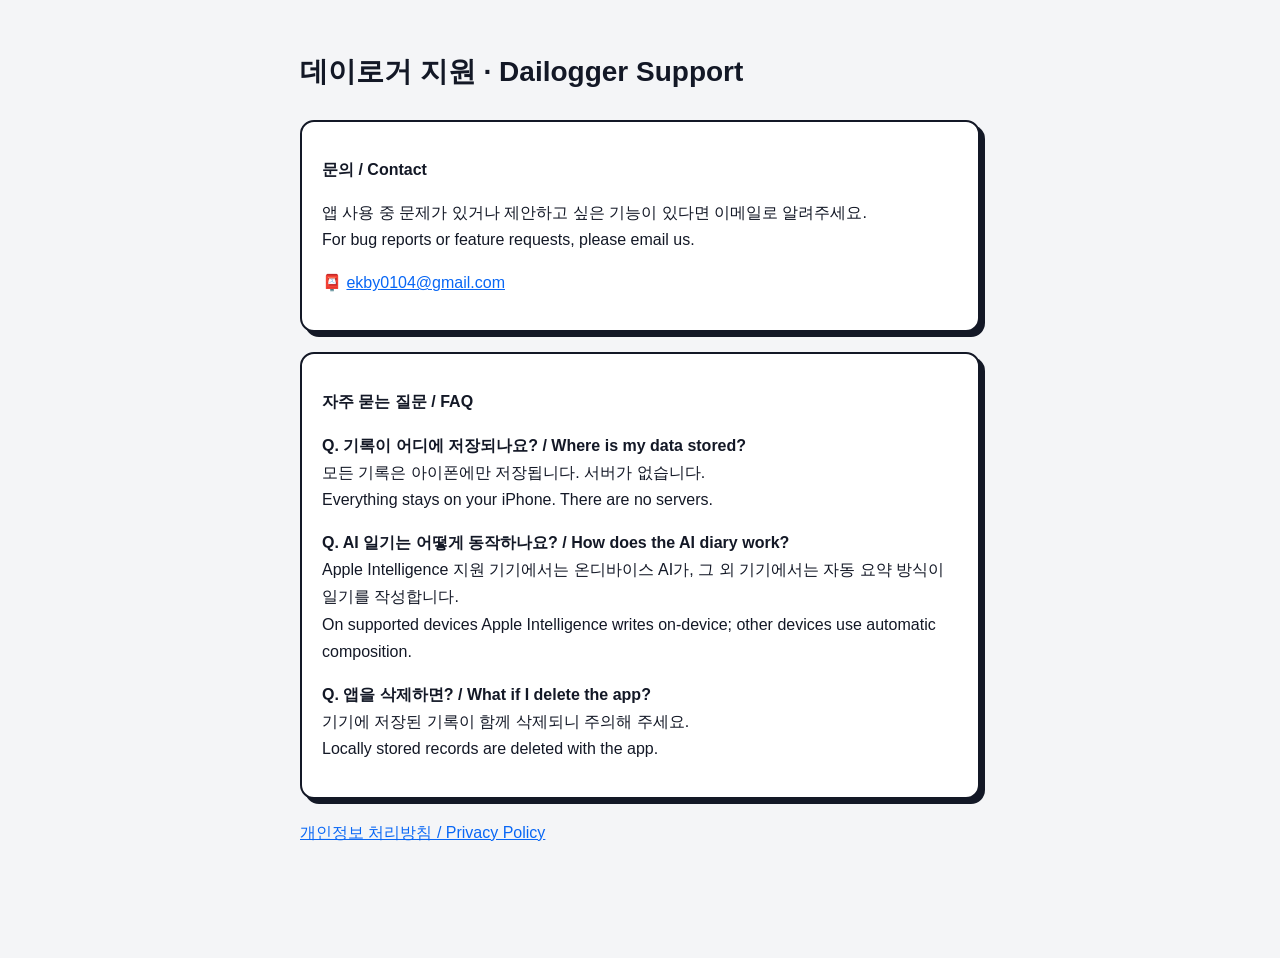
==== docs/support.html @ ae9b7ab2 "App Store release kit: metadata, privacy/support pages, checklist - docs/appstore/metadata.md: paste" ====
<!DOCTYPE html>
<html lang="ko">
<head>
<meta charset="utf-8">
<meta name="viewport" content="width=device-width, initial-scale=1">
<title>데이로거 지원 · Dailogger Support</title>
<style>
  :root { --ink: #131826; --gray: #4F5663; --paper: #F4F5F7; --blue: #0967F5; }
  body { margin: 0; background: var(--paper); color: var(--ink);
         font-family: -apple-system, BlinkMacSystemFont, "Apple SD Gothic Neo", sans-serif;
         line-height: 1.7; }
  main { max-width: 680px; margin: 0 auto; padding: 48px 24px 96px; }
  h1 { font-size: 28px; margin: 0 0 24px; }
  .card { background: #fff; border: 2px solid var(--ink); border-radius: 14px;
          padding: 18px 20px; box-shadow: 5px 5px 0 var(--ink); margin: 20px 0; }
  a { color: var(--blue); }
</style>
</head>
<body>
<main>
  <h1>데이로거 지원 · Dailogger Support</h1>

  <div class="card">
    <p><strong>문의 / Contact</strong></p>
    <p>앱 사용 중 문제가 있거나 제안하고 싶은 기능이 있다면 이메일로 알려주세요.<br>
    For bug reports or feature requests, please email us.</p>
    <p>📮 <a href="mailto:ekby0104@gmail.com">ekby0104@gmail.com</a></p>
  </div>

  <div class="card">
    <p><strong>자주 묻는 질문 / FAQ</strong></p>
    <p><strong>Q. 기록이 어디에 저장되나요? / Where is my data stored?</strong><br>
    모든 기록은 아이폰에만 저장됩니다. 서버가 없습니다.<br>
    Everything stays on your iPhone. There are no servers.</p>
    <p><strong>Q. AI 일기는 어떻게 동작하나요? / How does the AI diary work?</strong><br>
    Apple Intelligence 지원 기기에서는 온디바이스 AI가, 그 외 기기에서는 자동 요약 방식이 일기를 작성합니다.<br>
    On supported devices Apple Intelligence writes on-device; other devices use automatic composition.</p>
    <p><strong>Q. 앱을 삭제하면? / What if I delete the app?</strong><br>
    기기에 저장된 기록이 함께 삭제되니 주의해 주세요.<br>
    Locally stored records are deleted with the app.</p>
  </div>

  <p><a href="./privacy.html">개인정보 처리방침 / Privacy Policy</a></p>
</main>
</body>
</html>
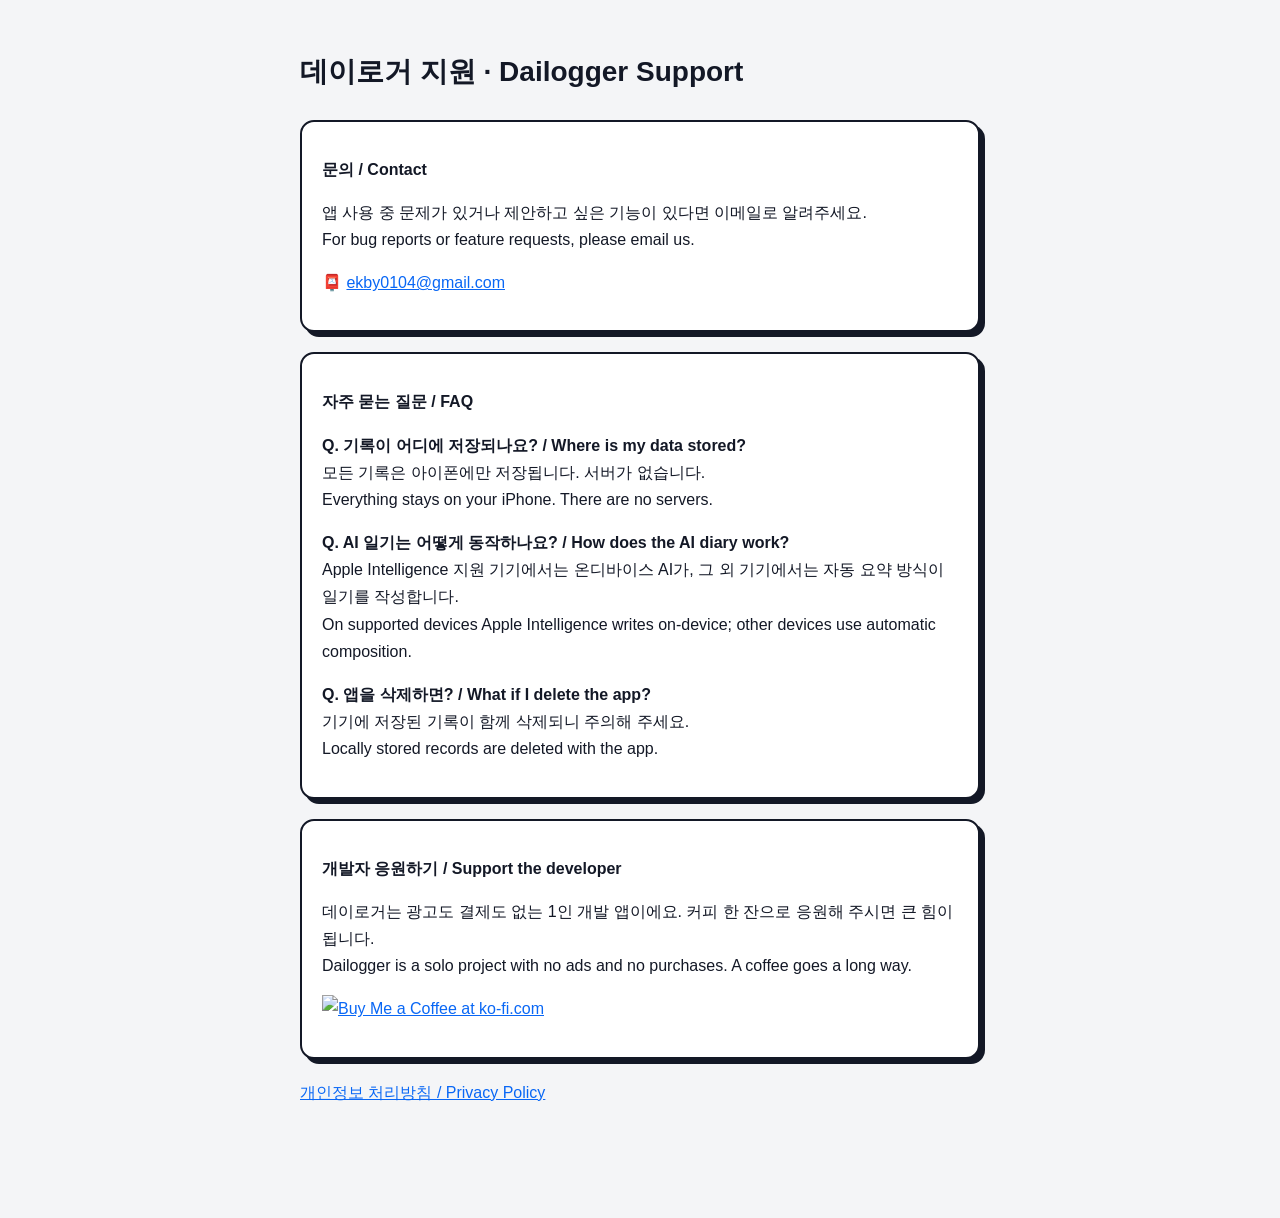
==== commit 205035e5: "Add a Ko-fi support button to the support page The support page now carries a "Support the developer" ====
--- a/docs/support.html
+++ b/docs/support.html
@@ -40,6 +40,13 @@
     Locally stored records are deleted with the app.</p>
   </div>
 
+  <div class="card">
+    <p><strong>개발자 응원하기 / Support the developer</strong></p>
+    <p>데이로거는 광고도 결제도 없는 1인 개발 앱이에요. 커피 한 잔으로 응원해 주시면 큰 힘이 됩니다.<br>
+    Dailogger is a solo project with no ads and no purchases. A coffee goes a long way.</p>
+    <p><a href='https://ko-fi.com/L4U224X239' target='_blank' rel='noopener'><img height='36' style='border:0px;height:36px;' src='https://storage.ko-fi.com/cdn/kofi3.png?v=6' border='0' alt='Buy Me a Coffee at ko-fi.com' /></a></p>
+  </div>
+
   <p><a href="./privacy.html">개인정보 처리방침 / Privacy Policy</a></p>
 </main>
 </body>
